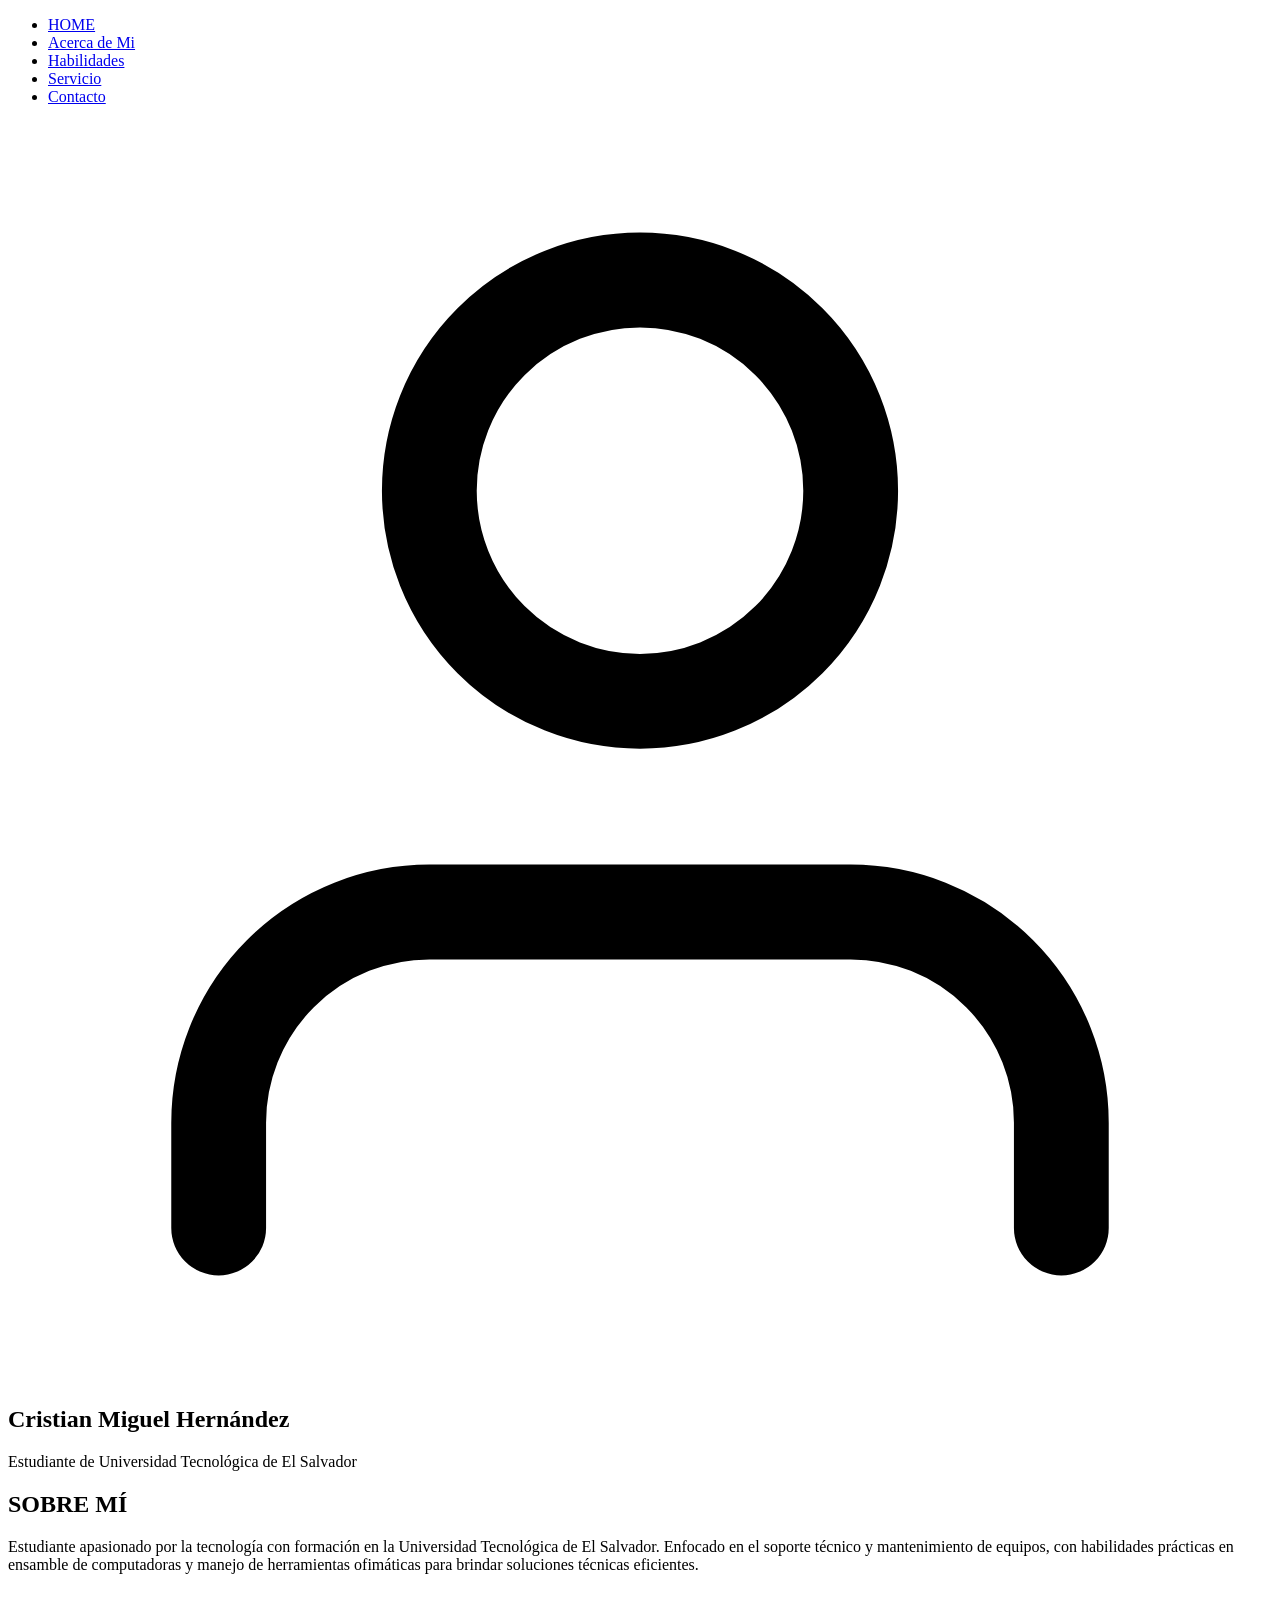
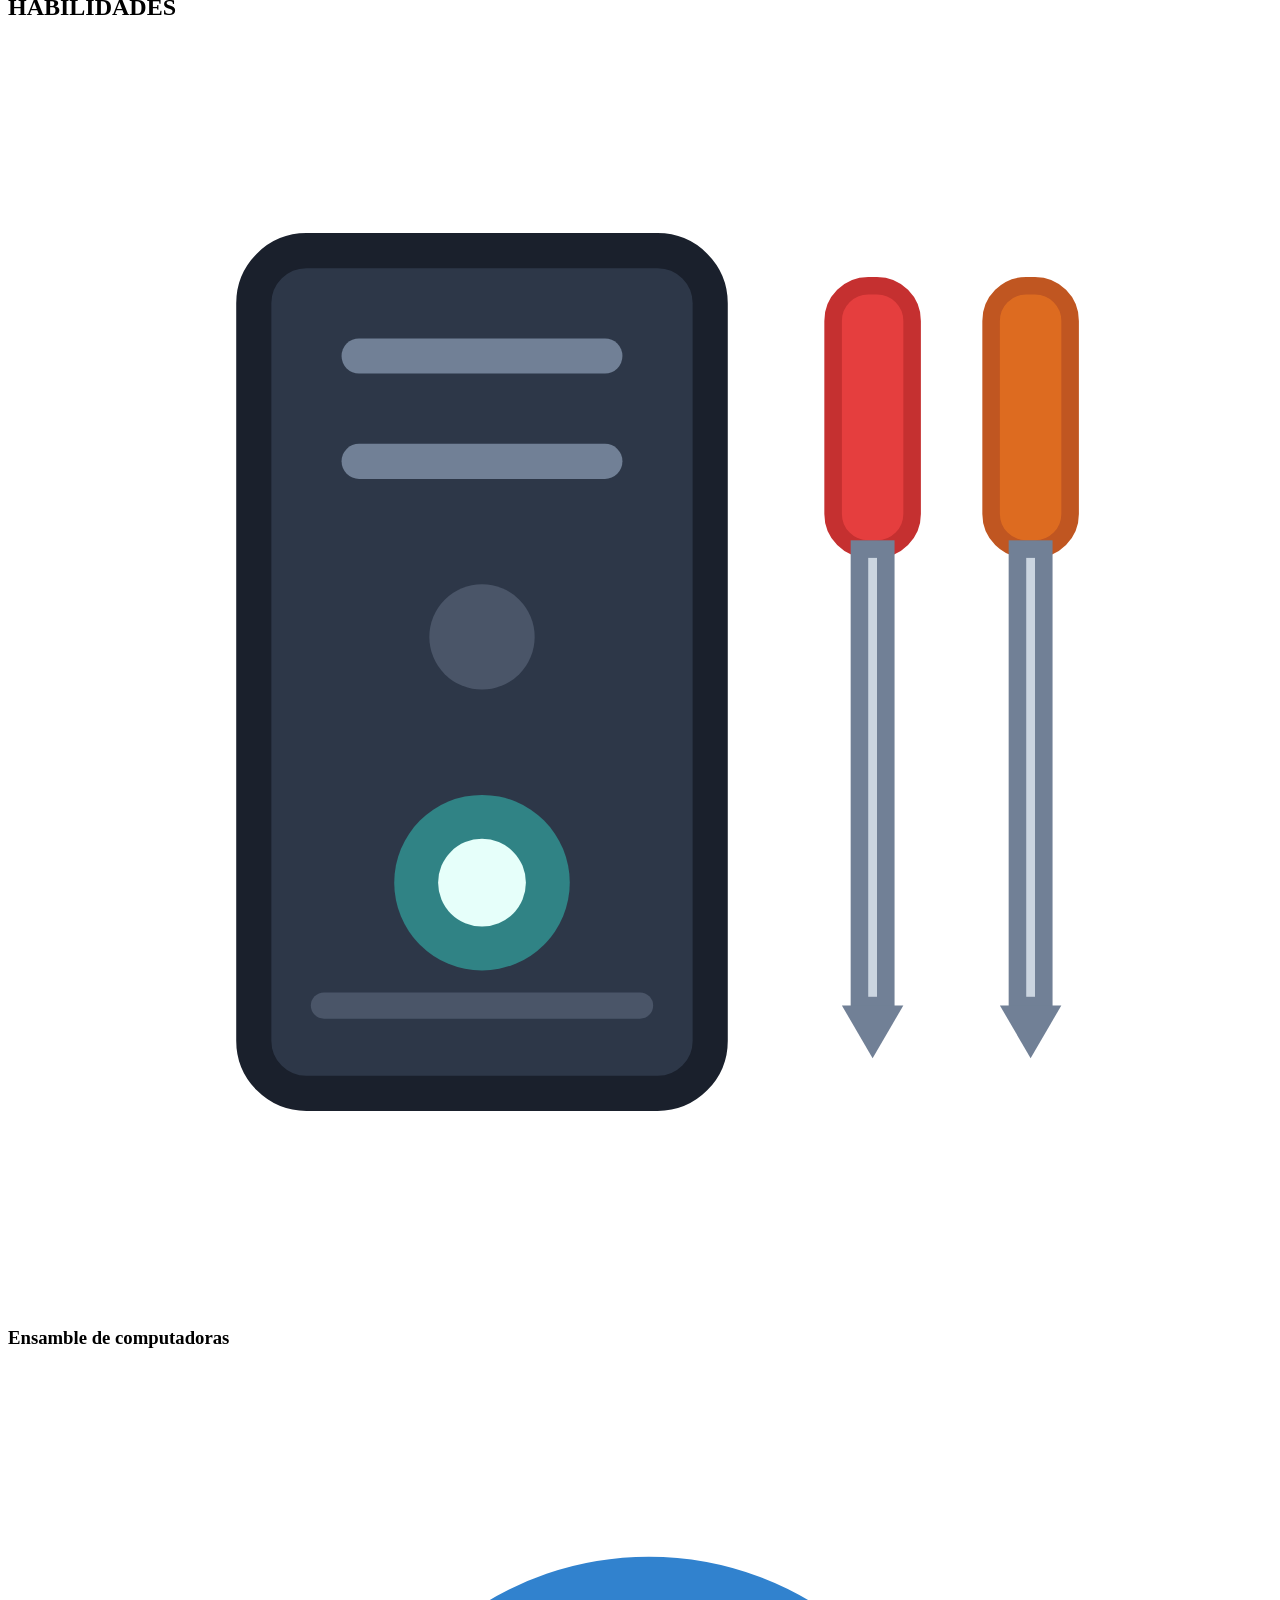
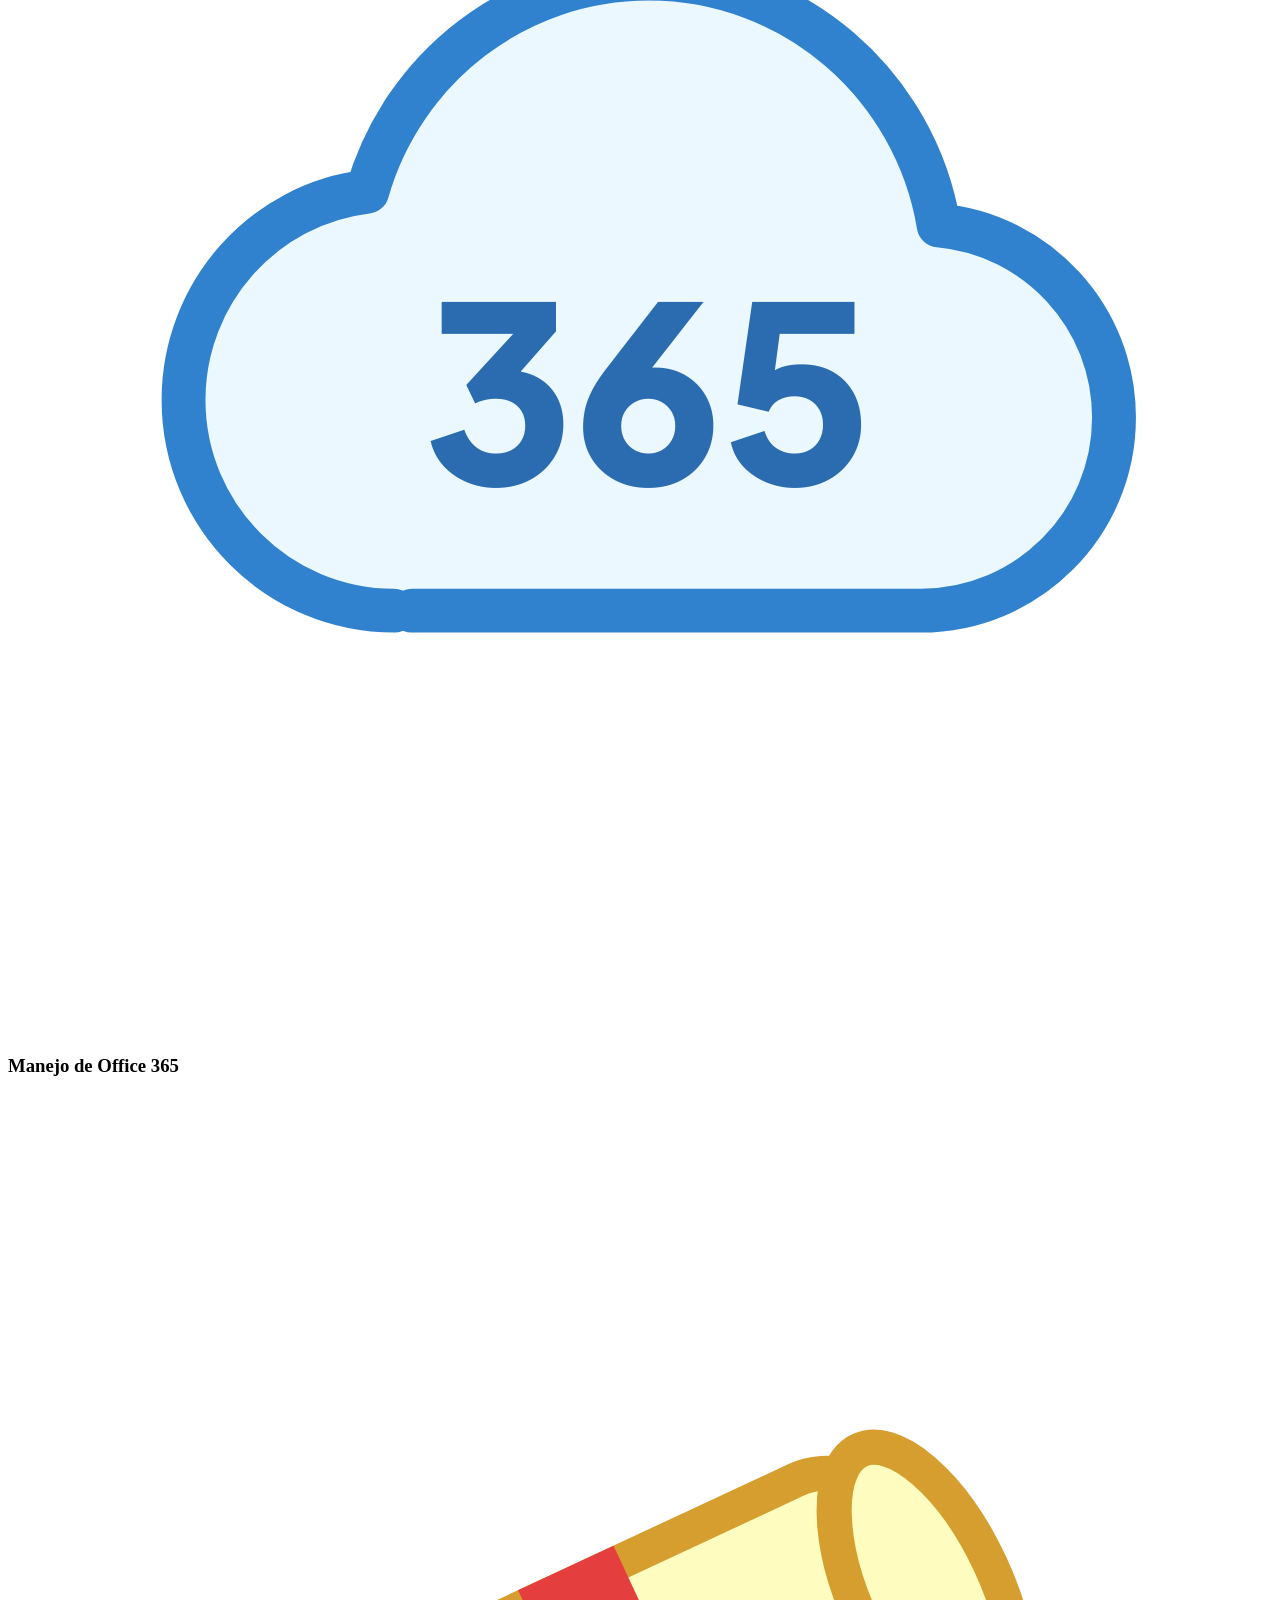
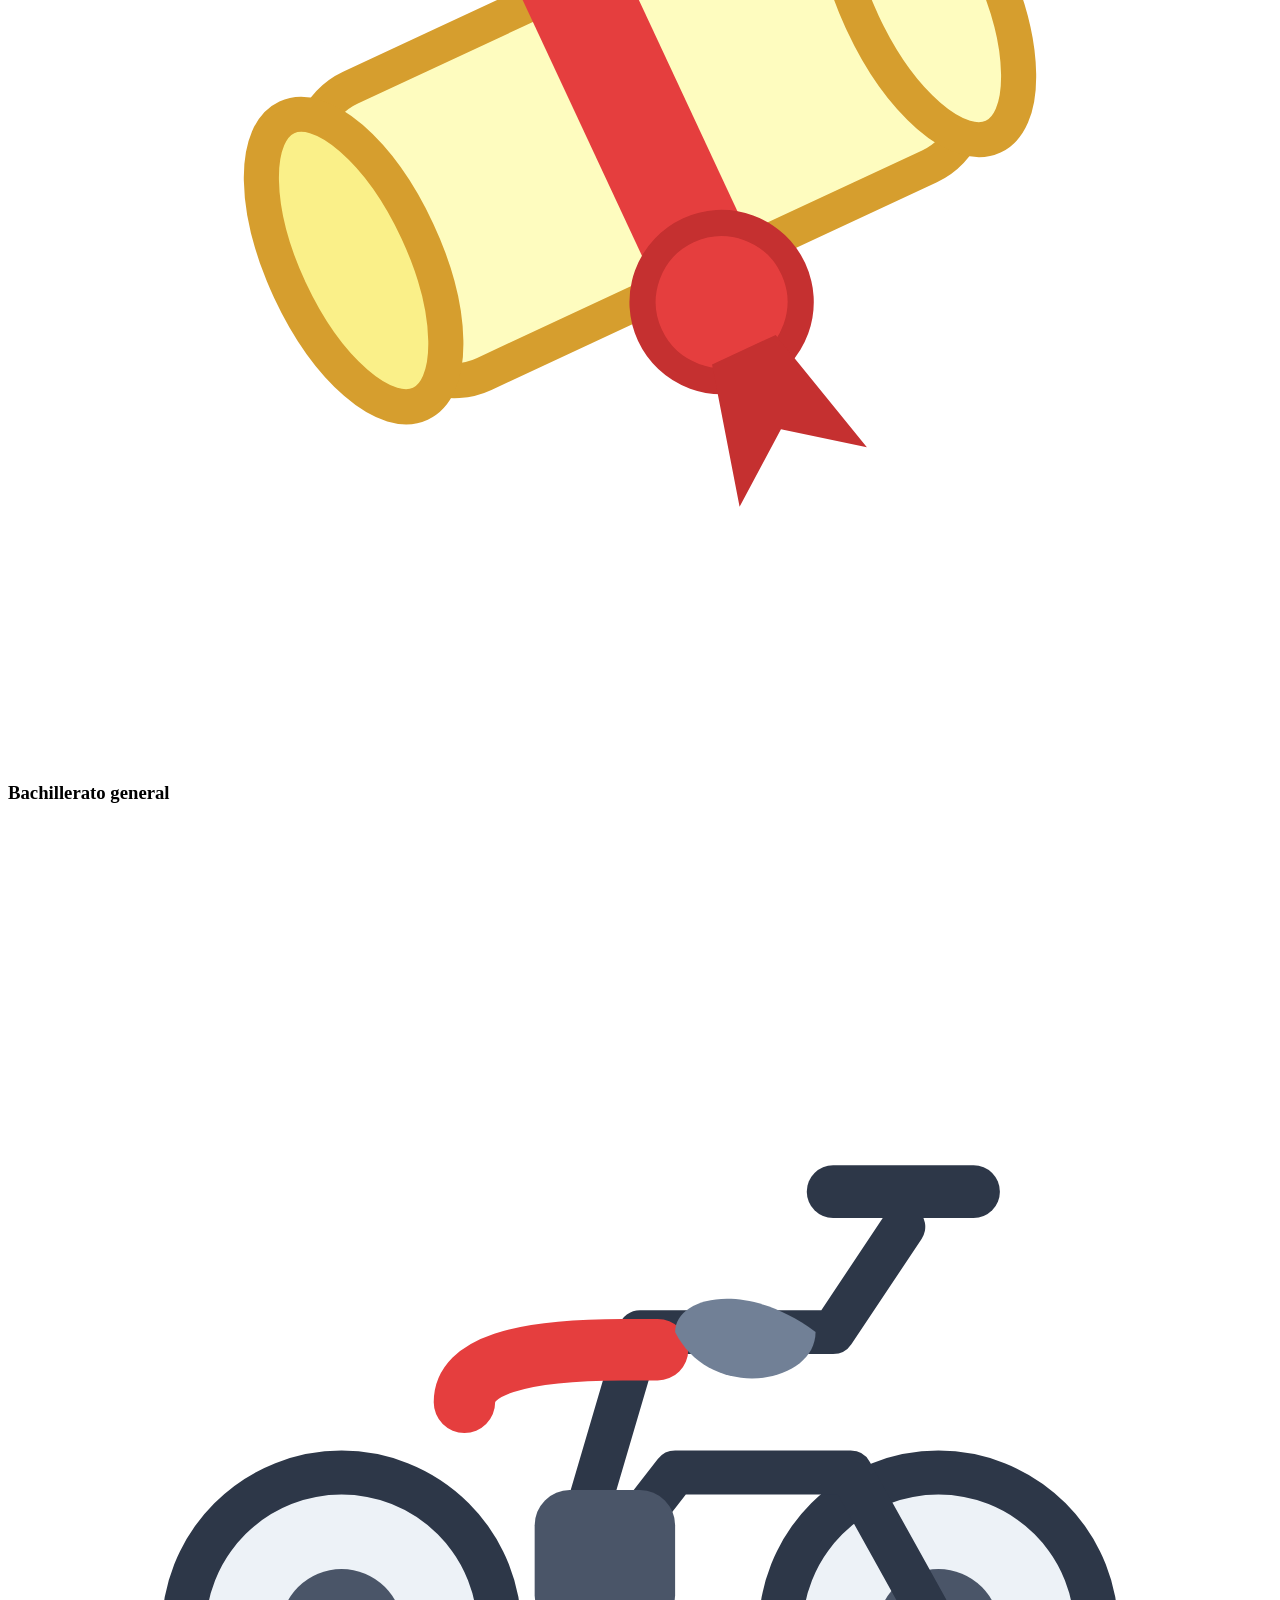
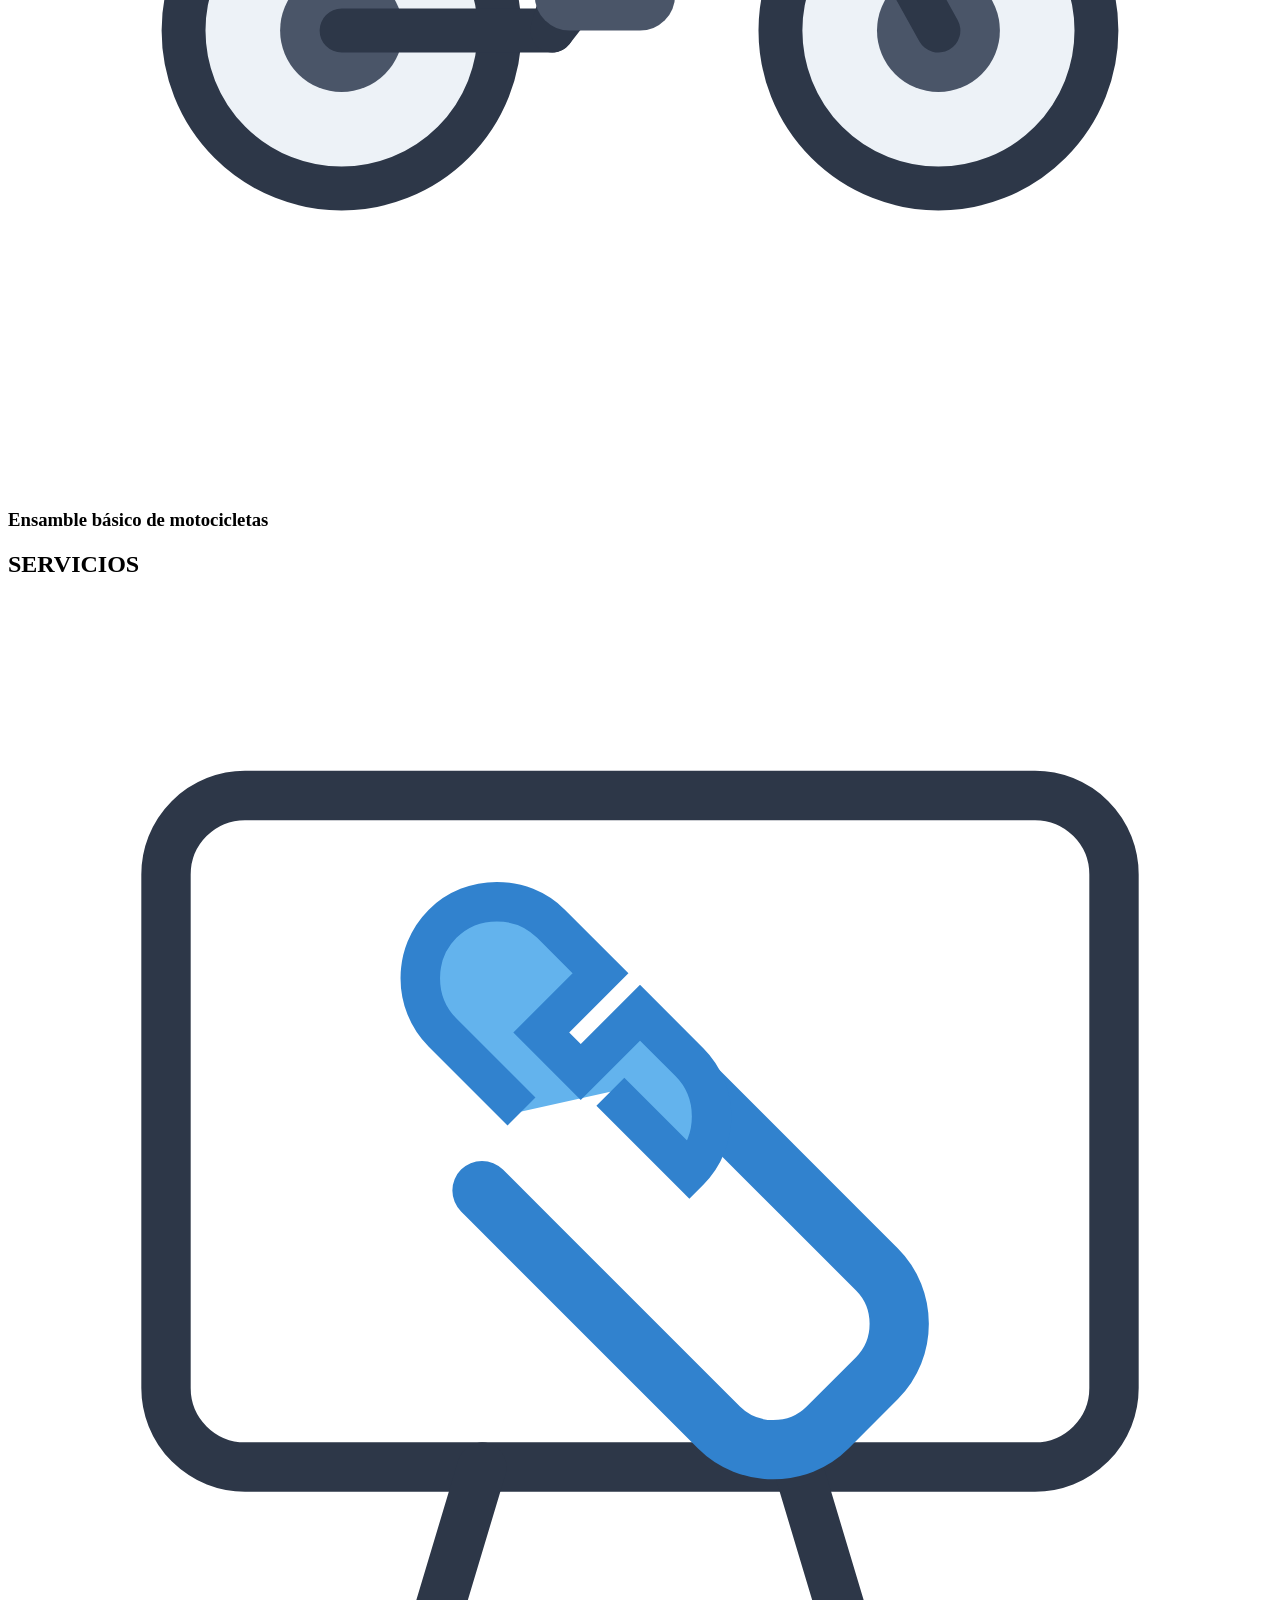
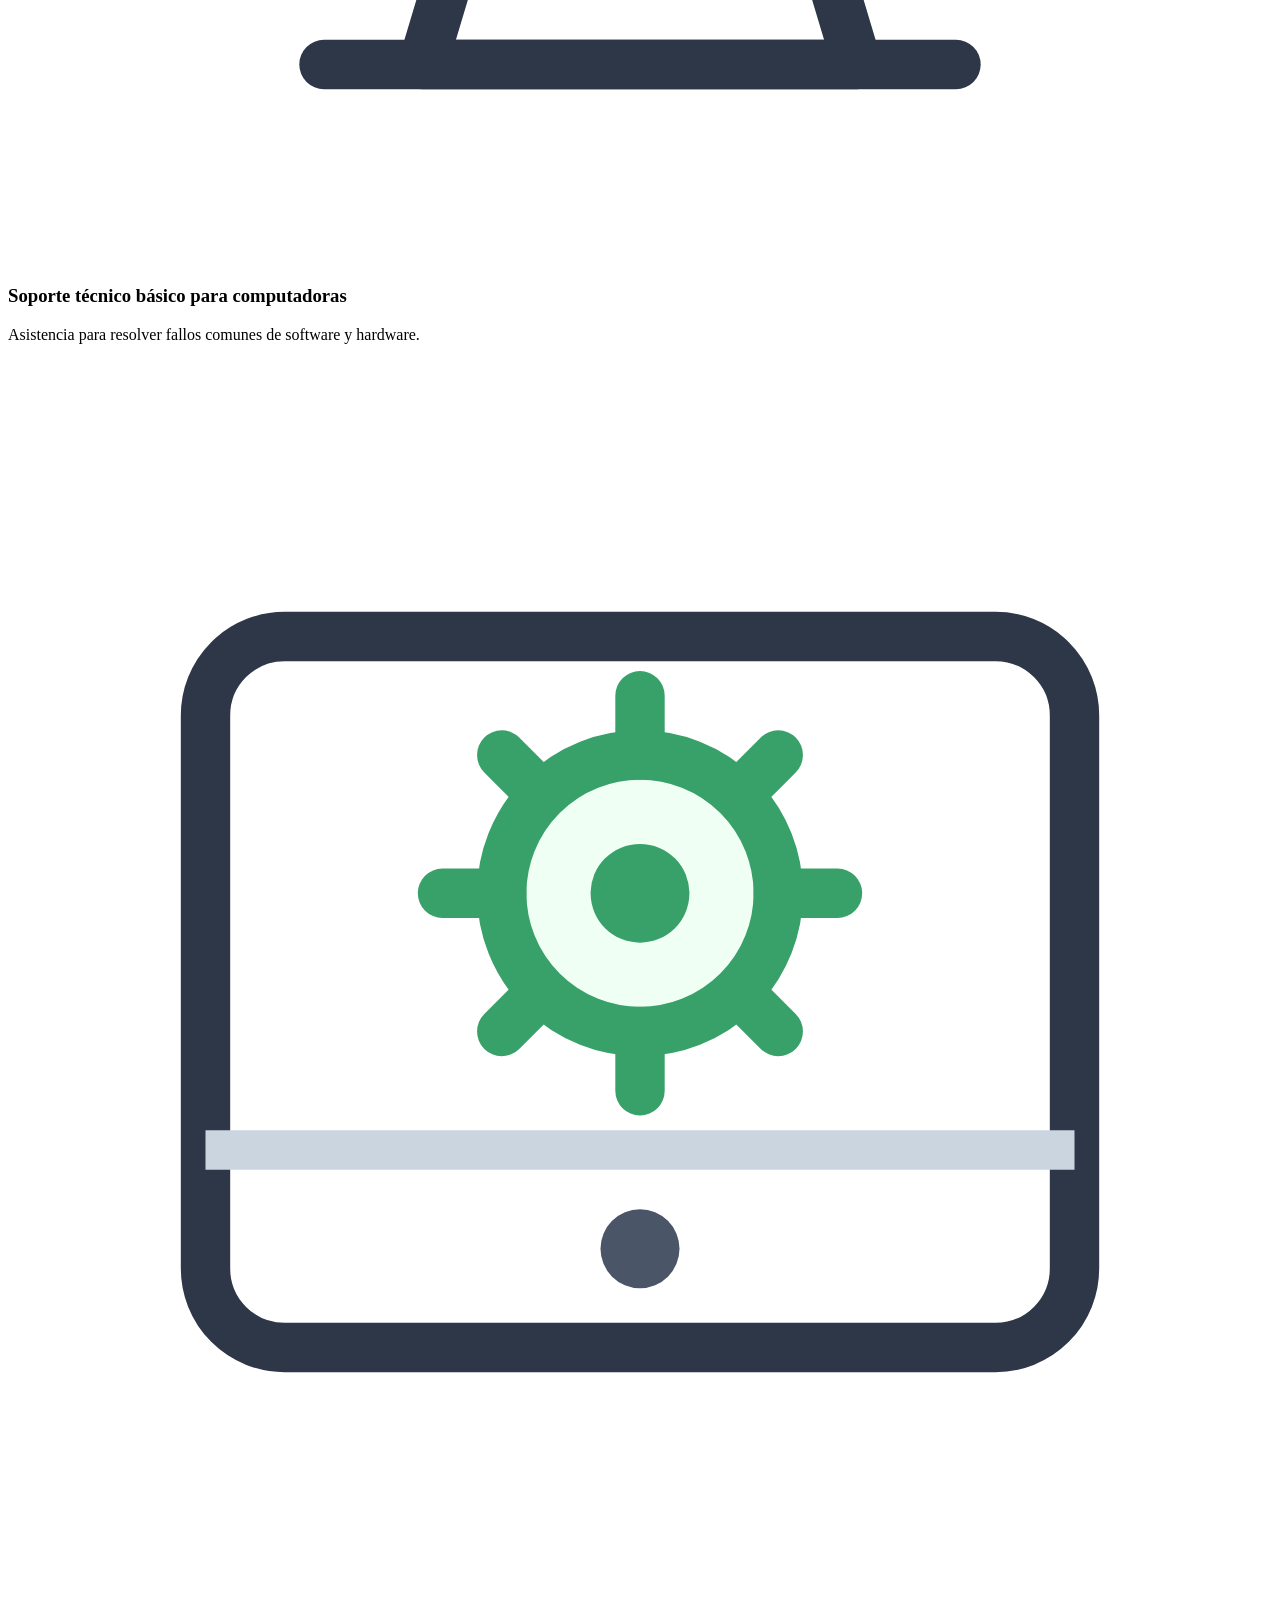
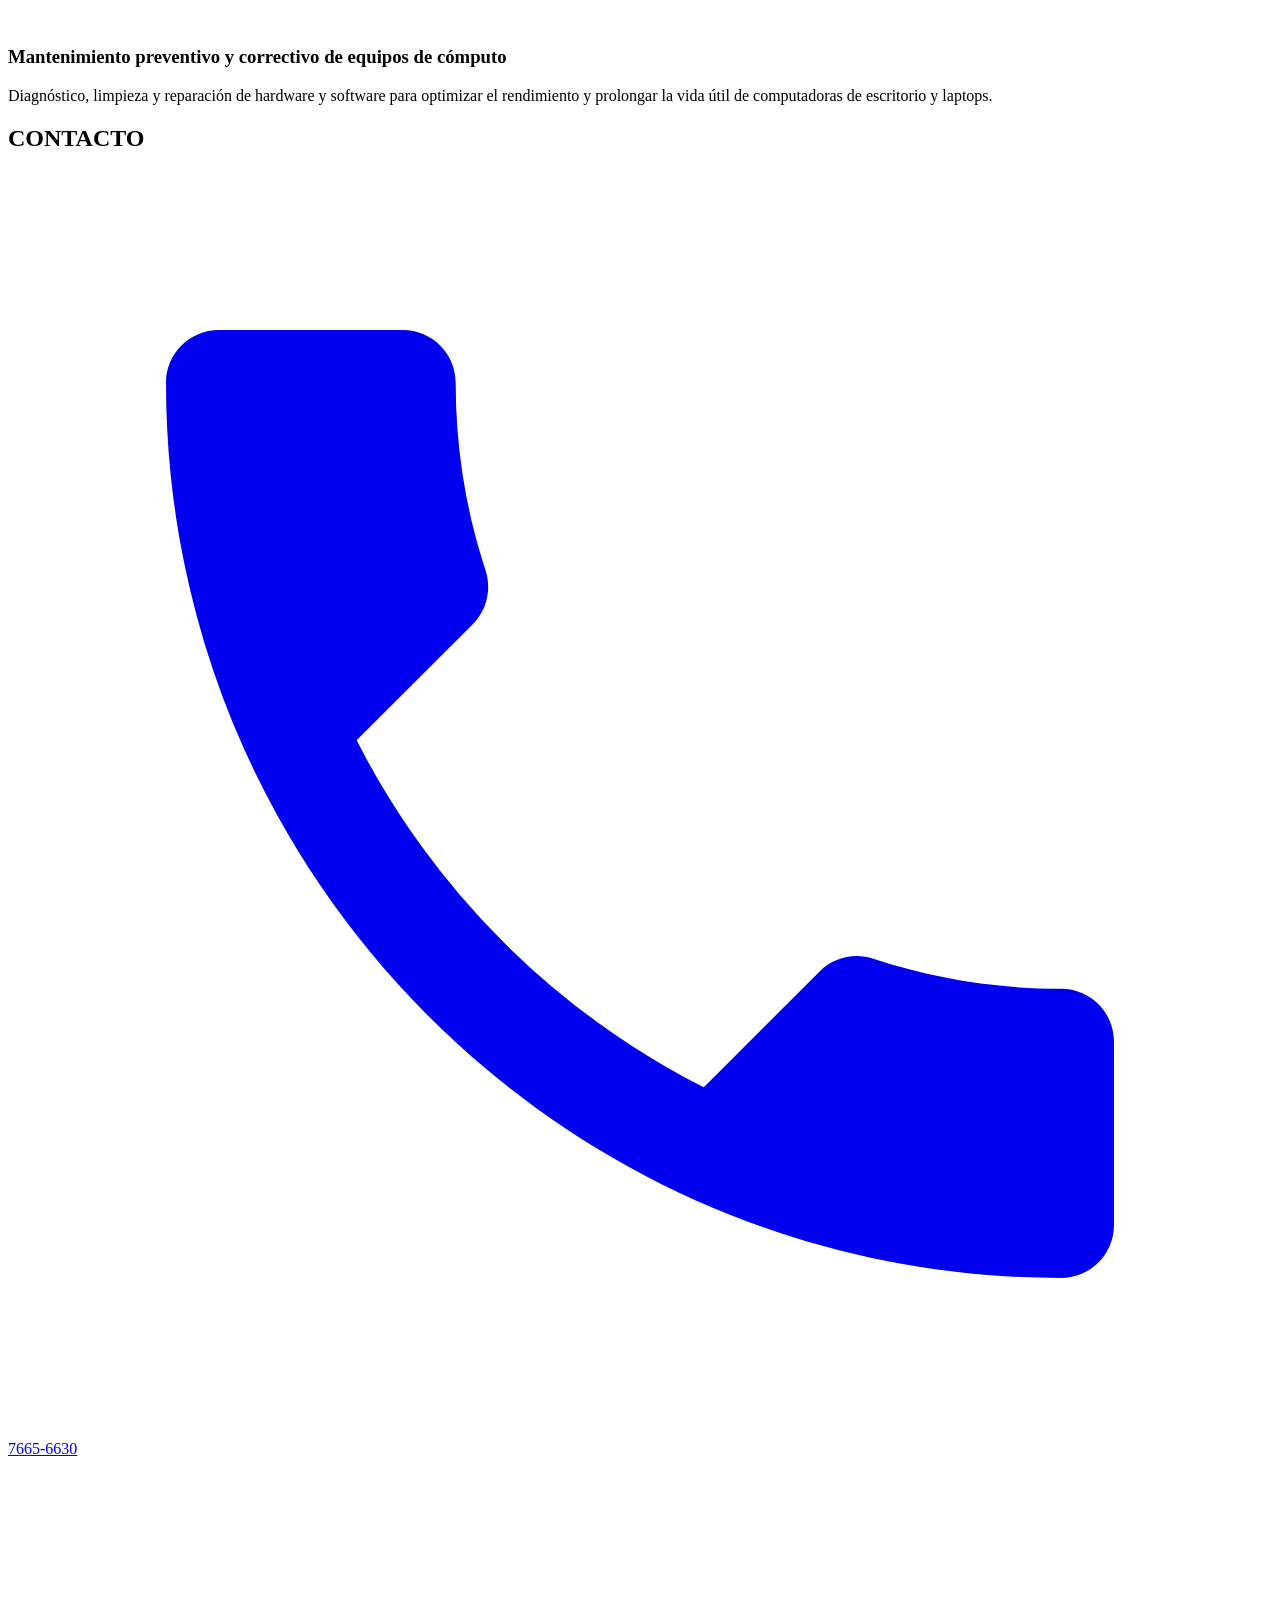
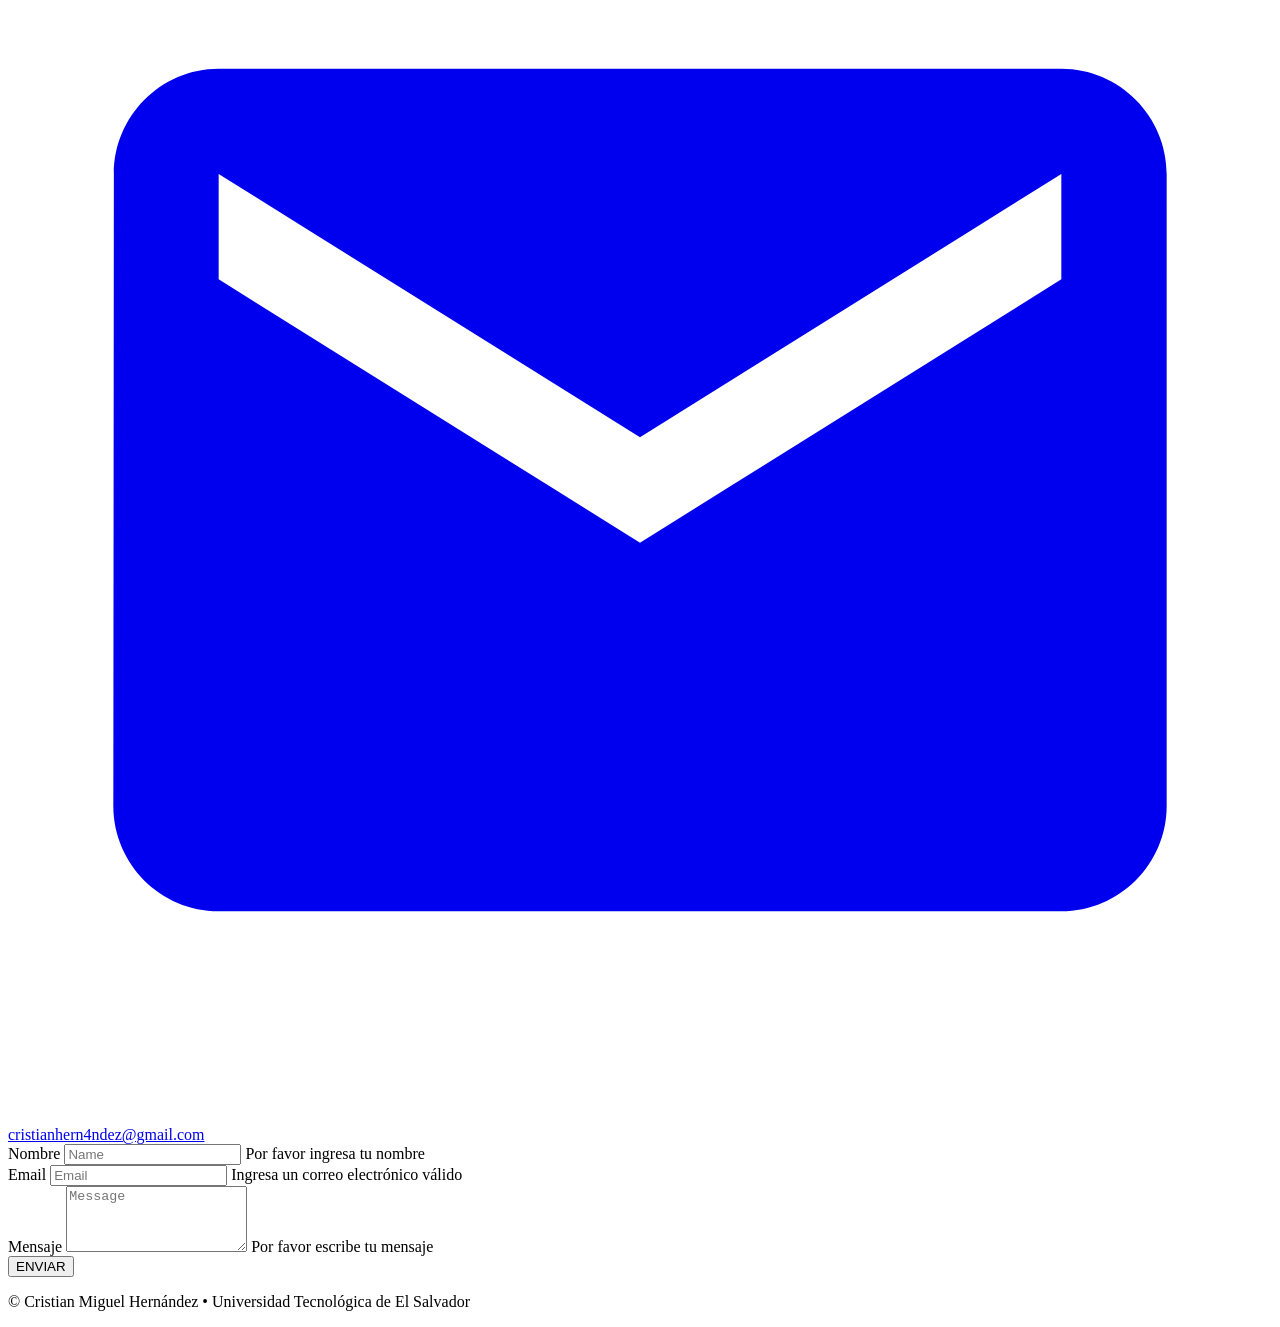
==== index.html @ 6ddf71ca "Rename portafolio-cristian-hernandez/index.html to index.html" ====
<!DOCTYPE html>
<html lang="es">
<head>
  <meta charset="UTF-8">
  <meta name="viewport" content="width=device-width, initial-scale=1.0">
  <title>Cristian Hernández CV | Portafolio Personal</title>
  <link rel="preconnect" href="https://fonts.googleapis.com">
  <link rel="preconnect" href="https://fonts.gstatic.com" crossorigin>
  <link href="https://fonts.googleapis.com/css2?family=Plus+Jakarta+Sans:wght@400;500;600;700;800&display=swap" rel="stylesheet">
  <link rel="stylesheet" href="styles.css">
</head>
<body>

  <!-- Barra de navegación superior (únicamente enlaces de texto simples, sin imágenes) -->
  <header class="top-nav">
    <div class="nav-container">
      <nav aria-label="Navegación principal">
        <ul class="nav-links">
          <li><a href="#home" class="nav-link active">HOME</a></li>
          <li><a href="#about" class="nav-link">Acerca de Mi</a></li>
          <li><a href="#skills" class="nav-link">Habilidades</a></li>
          <li><a href="#services" class="nav-link">Servicio</a></li>
          <li><a href="#contact" class="nav-link">Contacto</a></li>
        </ul>
      </nav>
    </div>
  </header>

  <!-- Contenedor Principal (Estilo documento sobrio y minimalista) -->
  <main class="page-container">

    <!-- Encabezado / Hero -->
    <section id="home" class="profile-header">
      <div class="avatar-wrapper">
        <img src="assets/img/mi_foto2.jpeg" alt="Foto de perfil de Cristian Miguel Hernández" class="avatar-img" onerror="this.style.display='none'; document.getElementById('avatar-fallback').style.display='flex';">
        <div id="avatar-fallback" class="avatar-fallback" style="display: none;">
          <svg viewBox="0 0 24 24" fill="none" stroke="currentColor" stroke-width="1.8" stroke-linecap="round" stroke-linejoin="round">
            <path d="M20 21v-2a4 4 0 0 0-4-4H8a4 4 0 0 0-4 4v2"></path>
            <circle cx="12" cy="7" r="4"></circle>
          </svg>
        </div>
      </div>
      <div class="profile-info">
        <h1 class="profile-name">Cristian Miguel Hernández</h1>
        <p class="profile-subtitle">Estudiante de Universidad Tecnológica de El Salvador</p>
      </div>
    </section>

    <!-- Sección 1: Sobre mí -->
    <section id="about" class="content-section">
      <h2 class="section-title">SOBRE MÍ</h2>
      <div class="section-content">
        <p class="about-text">
          Estudiante apasionado por la tecnología con formación en la Universidad Tecnológica de El Salvador. 
          Enfocado en el soporte técnico y mantenimiento de equipos, con habilidades prácticas en ensamble 
          de computadoras y manejo de herramientas ofimáticas para brindar soluciones técnicas eficientes.
        </p>
      </div>
    </section>

    <!-- Sección 2: Habilidades -->
    <section id="skills" class="content-section">
      <h2 class="section-title">HABILIDADES</h2>
      <div class="skills-grid">
        
        <!-- Habilidad 1: Ensamble de computadoras -->
        <article class="skill-card">
          <div class="skill-icon-box">
            <!-- Icono: Torre PC + Destornilladores -->
            <svg class="skill-svg" viewBox="0 0 72 72" fill="none" xmlns="http://www.w3.org/2000/svg" aria-hidden="true">
              <!-- Torre PC -->
              <rect x="14" y="12" width="26" height="48" rx="3" fill="#2d3748" stroke="#1a202c" stroke-width="2"/>
              <line x1="20" y1="18" x2="34" y2="18" stroke="#718096" stroke-width="2" stroke-linecap="round"/>
              <line x1="20" y1="24" x2="34" y2="24" stroke="#718096" stroke-width="2" stroke-linecap="round"/>
              <circle cx="27" cy="34" r="3" fill="#4a5568"/>
              <circle cx="27" cy="48" r="5" fill="#319795" opacity="0.8"/>
              <circle cx="27" cy="48" r="2.5" fill="#e6fffa"/>
              <line x1="18" y1="55" x2="36" y2="55" stroke="#4a5568" stroke-width="1.5" stroke-linecap="round"/>
              
              <!-- Destornillador 1 (Rojo) -->
              <rect x="47" y="14" width="4.5" height="15" rx="2" fill="#e53e3e" stroke="#c53030" stroke-width="1"/>
              <rect x="48.5" y="29" width="1.5" height="26" fill="#cbd5e0" stroke="#718096" stroke-width="1"/>
              <path d="M47.5 55L49.25 58L51 55H47.5Z" fill="#718096"/>
              
              <!-- Destornillador 2 (Rojo/Naranja) -->
              <rect x="56" y="14" width="4.5" height="15" rx="2" fill="#dd6b20" stroke="#c05621" stroke-width="1"/>
              <rect x="57.5" y="29" width="1.5" height="26" fill="#cbd5e0" stroke="#718096" stroke-width="1"/>
              <path d="M56.5 55L58.25 58L60 55H56.5Z" fill="#718096"/>
            </svg>
          </div>
          <h3 class="skill-name">Ensamble de computadoras</h3>
        </article>

        <!-- Habilidad 2: Manejo de Office 365 -->
        <article class="skill-card">
          <div class="skill-icon-box">
            <!-- Icono: Nube con 365 -->
            <svg class="skill-svg" viewBox="0 0 72 72" fill="none" xmlns="http://www.w3.org/2000/svg" aria-hidden="true">
              <!-- Nube Office azul -->
              <path d="M23 48H52C58.0751 48 63 43.0751 63 37C63 31.2589 58.5996 26.5456 53.0135 26.0494C51.6881 18.0691 44.8016 12 36.5 12C28.919 12 22.4849 17.0655 20.4619 24.1287C14.5977 24.8105 10 29.8669 10 36C10 42.6274 15.3726 48 22 48" 
                    fill="#ebf8ff" stroke="#3182ce" stroke-width="2.5" stroke-linecap="round" stroke-linejoin="round"/>
              <!-- Texto 365 -->
              <text x="36.5" y="37" font-family="'Plus Jakarta Sans', sans-serif" font-size="14" font-weight="800" fill="#2b6cb0" text-anchor="middle" dominant-baseline="middle">365</text>
            </svg>
          </div>
          <h3 class="skill-name">Manejo de Office 365</h3>
        </article>

        <!-- Habilidad 3: Bachillerato general -->
        <article class="skill-card">
          <div class="skill-icon-box">
            <!-- Icono: Diploma enrollado con cinta -->
            <svg class="skill-svg" viewBox="0 0 72 72" fill="none" xmlns="http://www.w3.org/2000/svg" aria-hidden="true">
              <!-- Pergamino inclinado -->
              <g transform="rotate(-25 36 36)">
                <!-- Rollo de diploma -->
                <rect x="18" y="27" width="36" height="18" rx="4" fill="#fefcbf" stroke="#d69e2e" stroke-width="2"/>
                <ellipse cx="18" cy="36" rx="4" ry="9" fill="#faf089" stroke="#d69e2e" stroke-width="2"/>
                <ellipse cx="54" cy="36" rx="4" ry="9" fill="#fefcbf" stroke="#d69e2e" stroke-width="2"/>
                <!-- Cinta roja -->
                <rect x="33" y="26" width="6" height="20" fill="#e53e3e"/>
                <!-- Medallón / Lazo -->
                <circle cx="36" cy="47" r="4.5" fill="#e53e3e" stroke="#c53030" stroke-width="1.5"/>
                <path d="M34 50L32 58L36 55L40 58L38 50Z" fill="#c53030"/>
              </g>
            </svg>
          </div>
          <h3 class="skill-name">Bachillerato general</h3>
        </article>

        <!-- Habilidad 4: Ensamble básico de motocicletas -->
        <article class="skill-card">
          <div class="skill-icon-box">
            <!-- Icono: Motocicleta -->
            <svg class="skill-svg" viewBox="0 0 72 72" fill="none" xmlns="http://www.w3.org/2000/svg" aria-hidden="true">
              <!-- Rueda delantera -->
              <circle cx="53" cy="46" r="9" stroke="#2d3748" stroke-width="2.5" fill="#edf2f7"/>
              <circle cx="53" cy="46" r="3.5" fill="#4a5568"/>
              <!-- Rueda trasera -->
              <circle cx="19" cy="46" r="9" stroke="#2d3748" stroke-width="2.5" fill="#edf2f7"/>
              <circle cx="19" cy="46" r="3.5" fill="#4a5568"/>
              <!-- Cuadro / Chasis -->
              <path d="M19 46L31 46L38 37L48 37L53 46" stroke="#2d3748" stroke-width="2.5" stroke-linecap="round" stroke-linejoin="round"/>
              <path d="M31 46L36 29L47 29L51 23" stroke="#2d3748" stroke-width="2.5" stroke-linecap="round" stroke-linejoin="round"/>
              <!-- Manillar -->
              <line x1="47" y1="21" x2="55" y2="21" stroke="#2d3748" stroke-width="3" stroke-linecap="round"/>
              <!-- Asiento -->
              <path d="M26 33C26 31 29 30 35 30H37" stroke="#e53e3e" stroke-width="3.5" stroke-linecap="round"/>
              <!-- Tanque de combustible -->
              <path d="M38 29C38 27 42 26 46 29C46 32 40 33 38 29Z" fill="#718096"/>
              <!-- Motor -->
              <rect x="30" y="38" width="8" height="8" rx="2" fill="#4a5568"/>
            </svg>
          </div>
          <h3 class="skill-name">Ensamble básico de motocicletas</h3>
        </article>

      </div>
    </section>

    <!-- Sección 3: Servicios -->
    <section id="services" class="content-section">
      <h2 class="section-title">SERVICIOS</h2>
      <div class="services-list">
        
        <!-- Servicio 1 -->
        <article class="service-card">
          <div class="service-icon-box">
            <svg class="service-svg" viewBox="0 0 64 64" fill="none" xmlns="http://www.w3.org/2000/svg" aria-hidden="true">
              <!-- Monitor -->
              <rect x="8" y="10" width="48" height="34" rx="4" fill="#ffffff" stroke="#2d3748" stroke-width="2.5"/>
              <!-- Base del monitor -->
              <path d="M24 44L21 54H43L40 44" stroke="#2d3748" stroke-width="2.5" stroke-linecap="round" stroke-linejoin="round"/>
              <line x1="16" y1="54" x2="48" y2="54" stroke="#2d3748" stroke-width="2.5" stroke-linecap="round"/>
              <!-- Llave inglesa técnica superpuesta -->
              <g transform="translate(14, 12)">
                <path d="M18 10L30 22C31.5 23.5 31.5 26 30 27.5L27.5 30C26 31.5 23.5 31.5 22 30L10 18" stroke="#3182ce" stroke-width="3" stroke-linecap="round"/>
                <path d="M12 14L8 10C6.5 8.5 6.5 6 8 4.5C9.5 3 12 3 13.5 4.5L16 7L13 10L15 12L18 9L20.5 11.5C22 13 22 15.5 20.5 17L16.5 13" fill="#63b3ed" stroke="#3182ce" stroke-width="2"/>
              </g>
            </svg>
          </div>
          <div class="service-details">
            <h3 class="service-title">Soporte técnico básico para computadoras</h3>
            <p class="service-description">
              Asistencia para resolver fallos comunes de software y hardware.
            </p>
          </div>
        </article>

        <!-- Servicio 2 -->
        <article class="service-card">
          <div class="service-icon-box">
            <svg class="service-svg" viewBox="0 0 64 64" fill="none" xmlns="http://www.w3.org/2000/svg" aria-hidden="true">
              <!-- Caja / CPU y engranajes de mantenimiento preventivo y correctivo -->
              <rect x="10" y="14" width="44" height="36" rx="4" fill="#ffffff" stroke="#2d3748" stroke-width="2.5"/>
              <line x1="10" y1="40" x2="54" y2="40" stroke="#cbd5e0" stroke-width="2"/>
              <circle cx="32" cy="45" r="2" fill="#4a5568"/>
              <!-- Engranaje / Mantenimiento -->
              <circle cx="32" cy="27" r="7" stroke="#38a169" stroke-width="2.5" fill="#f0fff4"/>
              <path d="M32 17V20M32 34V37M22 27H25M39 27H42M25 20L27 22M37 32L39 34M25 34L27 32M37 22L39 20" stroke="#38a169" stroke-width="2.5" stroke-linecap="round"/>
              <circle cx="32" cy="27" r="2.5" fill="#38a169"/>
            </svg>
          </div>
          <div class="service-details">
            <h3 class="service-title">Mantenimiento preventivo y correctivo de equipos de cómputo</h3>
            <p class="service-description">
              Diagnóstico, limpieza y reparación de hardware y software para optimizar el rendimiento y prolongar la vida útil de computadoras de escritorio y laptops.
            </p>
          </div>
        </article>

      </div>
    </section>

    <!-- Sección 4: Contacto -->
    <section id="contact" class="content-section">
      <h2 class="section-title">CONTACTO</h2>
      <div class="contact-layout">
        
        <!-- Columna Izquierda: Datos de contacto directo -->
        <div class="contact-direct">
          <a href="tel:76656630" class="contact-item" title="Llamar a Cristian Hernández">
            <div class="contact-icon">
              <!-- Icono Teléfono -->
              <svg viewBox="0 0 24 24" fill="currentColor" aria-hidden="true">
                <path d="M6.62 10.79a15.053 15.053 0 006.59 6.59l2.2-2.2c.27-.27.67-.36 1.02-.24 1.12.37 2.33.57 3.57.57.55 0 1 .45 1 1V20c0 .55-.45 1-1 1-9.39 0-17-7.61-17-17 0-.55.45-1 1-1h3.5c.55 0 1 .45 1 1 0 1.25.2 2.45.57 3.57.11.35.03.74-.25 1.02l-2.2 2.2z"/>
              </svg>
            </div>
            <span class="contact-text">7665-6630</span>
          </a>

          <a href="mailto:cristianhernandez@gmail.com" class="contact-item" title="Enviar correo a Cristian Hernández">
            <div class="contact-icon">
              <!-- Icono Correo -->
              <svg viewBox="0 0 24 24" fill="currentColor" aria-hidden="true">
                <path d="M20 4H4c-1.1 0-1.99.9-1.99 2L2 18c0 1.1.9 2 2 2h16c1.1 0 2-.9 2-2V6c0-1.1-.9-2-2-2zm0 4l-8 5-8-5V6l8 5 8-5v2z"/>
              </svg>
            </div>
            <span class="contact-text">cristianhern4ndez@gmail.com</span>
          </a>
        </div>

        <!-- Columna Derecha: Formulario de contacto -->
        <div class="contact-form-container">
          <form id="contact-form" class="contact-form" novalidate>
            <div class="form-row-two-col">
              <div class="form-group">
                <label for="name" class="form-label">Nombre</label>
                <input type="text" id="name" name="name" class="form-input" placeholder="Name" required autocomplete="name">
                <span class="error-msg" id="name-error">Por favor ingresa tu nombre</span>
              </div>
              <div class="form-group">
                <label for="email" class="form-label">Email</label>
                <input type="email" id="email" name="email" class="form-input" placeholder="Email" required autocomplete="email">
                <span class="error-msg" id="email-error">Ingresa un correo electrónico válido</span>
              </div>
            </div>

            <div class="form-group full-width">
              <label for="message" class="form-label">Mensaje</label>
              <textarea id="message" name="message" class="form-textarea" rows="4" placeholder="Message" required></textarea>
              <span class="error-msg" id="message-error">Por favor escribe tu mensaje</span>
            </div>

            <div class="form-actions">
              <button type="submit" class="submit-btn" id="submit-btn">
                <span>ENVIAR</span>
              </button>
            </div>
          </form>

          <!-- Mensaje de éxito de envío -->
          <div id="form-success" class="form-success" style="display: none;" role="alert">
            <svg class="success-icon" viewBox="0 0 24 24" fill="none" stroke="currentColor" stroke-width="2">
              <path d="M22 11.08V12a10 10 0 1 1-5.93-9.14"></path>
              <polyline points="22 4 12 14.01 9 11.01"></polyline>
            </svg>
            <p><strong>¡Mensaje enviado con éxito!</strong> Gracias por comunicarte, te responderé a la brevedad.</p>
          </div>
        </div>

      </div>
    </section>

  </main>

  <!-- Footer discreto -->
  <footer class="page-footer">
    <p>&copy; <span id="current-year"></span> Cristian Miguel Hernández &bull; Universidad Tecnológica de El Salvador</p>
  </footer>

  <script src="script.js"></script>
</body>
</html>
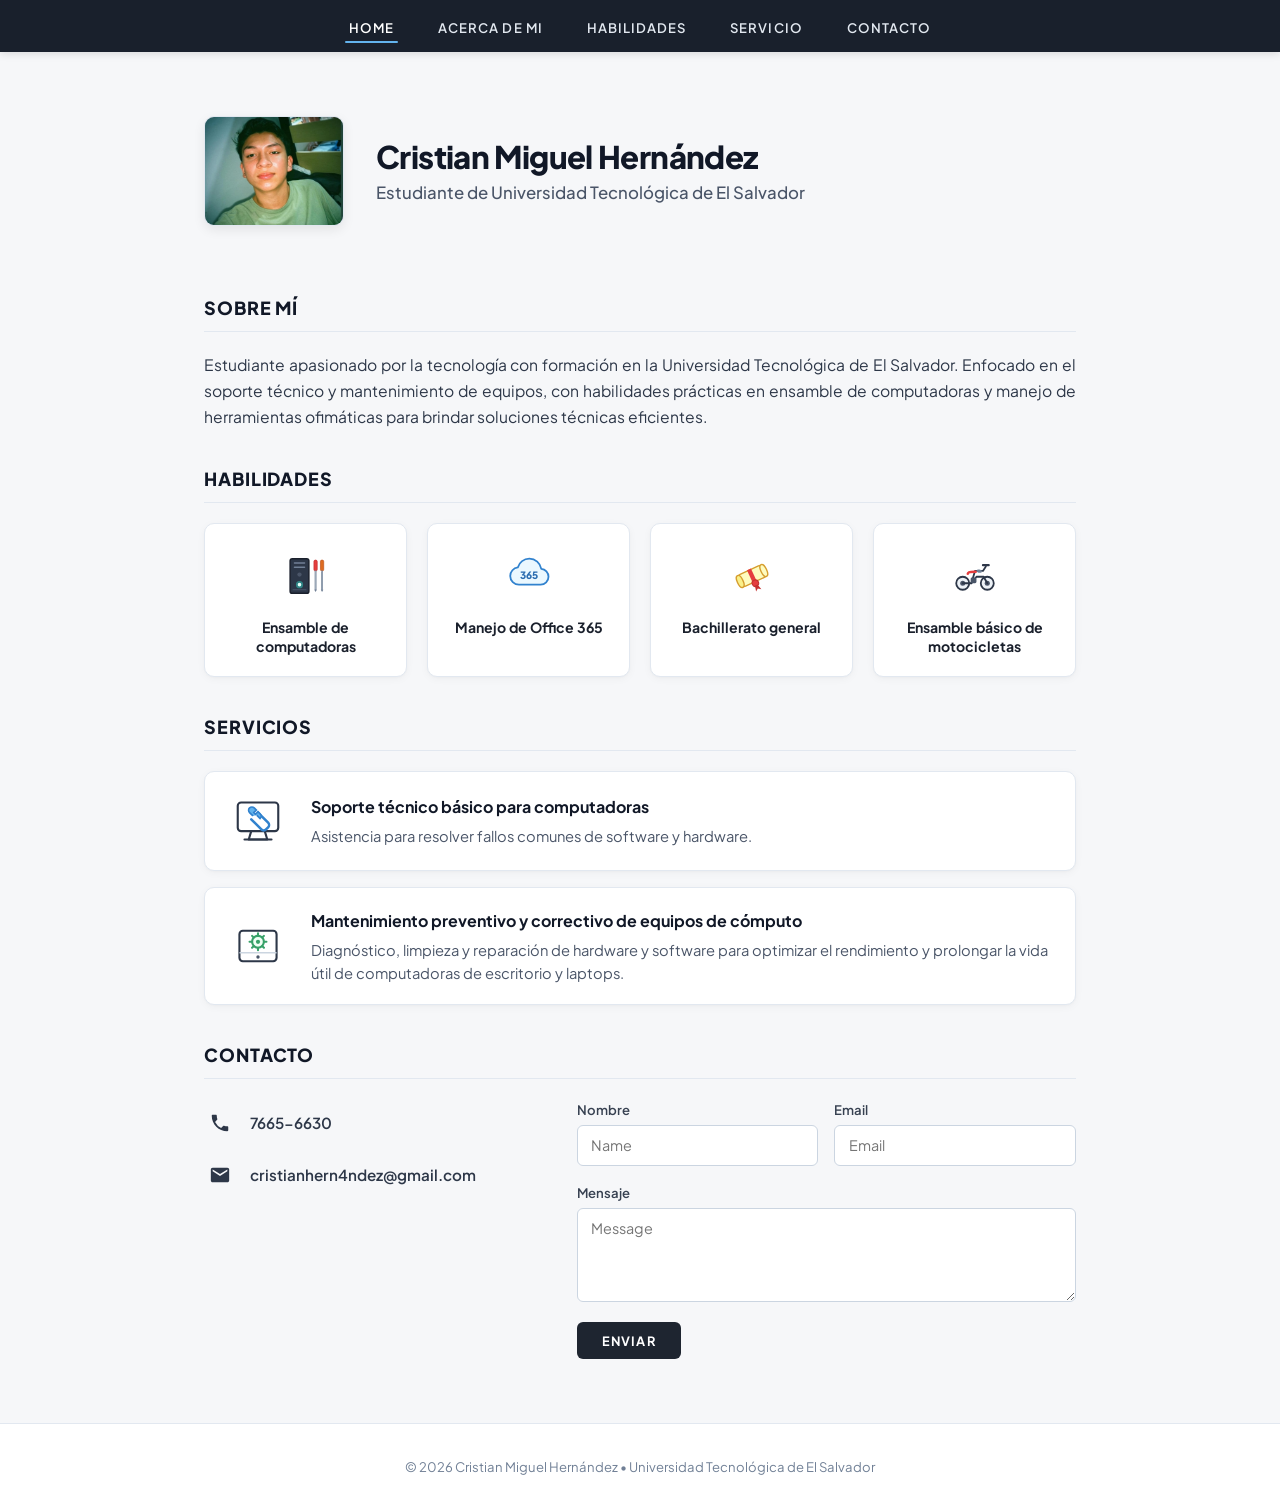
==== commit bfadc36e: "Update index.html" ====
--- a/index.html
+++ b/index.html
@@ -32,7 +32,7 @@
     <!-- Encabezado / Hero -->
     <section id="home" class="profile-header">
       <div class="avatar-wrapper">
-        <img src="assets/img/mi_foto2.jpeg" alt="Foto de perfil de Cristian Miguel Hernández" class="avatar-img" onerror="this.style.display='none'; document.getElementById('avatar-fallback').style.display='flex';">
+        <img src="mi_foto2.jpeg" alt="Foto de perfil de Cristian Miguel Hernández" class="avatar-img" onerror="this.style.display='none'; document.getElementById('avatar-fallback').style.display='flex';">
         <div id="avatar-fallback" class="avatar-fallback" style="display: none;">
           <svg viewBox="0 0 24 24" fill="none" stroke="currentColor" stroke-width="1.8" stroke-linecap="round" stroke-linejoin="round">
             <path d="M20 21v-2a4 4 0 0 0-4-4H8a4 4 0 0 0-4 4v2"></path>
--- a/styles.css
+++ b/styles.css
@@ -0,0 +1,596 @@
+/* ==========================================================================
+   Cristian Miguel Hernández - Portafolio / CV Minimalista
+   Paleta: Fondo claro sobrio (blanco crudo / beige suave), texto oscuro formal
+   ========================================================================== */
+
+:root {
+  --bg-page: #f6f7f9;
+  --bg-card: #ffffff;
+  --bg-nav: #19202c;
+  --bg-nav-hover: #2d3748;
+  --text-main: #1a202c;
+  --text-muted: #4a5568;
+  --text-light: #718096;
+  --border-subtle: #e2e8f0;
+  --border-focus: #3182ce;
+  --accent-btn: #1e2530;
+  --accent-btn-hover: #2d3748;
+  --color-primary: #2b6cb0;
+  --color-success: #2f855a;
+  --radius-sm: 6px;
+  --radius-md: 10px;
+  --radius-lg: 14px;
+  --shadow-card: 0 2px 8px rgba(0, 0, 0, 0.04), 0 1px 2px rgba(0, 0, 0, 0.02);
+  --shadow-hover: 0 8px 16px rgba(0, 0, 0, 0.06), 0 2px 4px rgba(0, 0, 0, 0.03);
+  --transition: all 0.2s ease-in-out;
+  --container-max-width: 920px;
+}
+
+/* Reset y caja */
+*, *::before, *::after {
+  box-sizing: border-box;
+  margin: 0;
+  padding: 0;
+}
+
+html {
+  scroll-behavior: smooth;
+  scroll-padding-top: 70px;
+  font-size: 16px;
+}
+
+body {
+  font-family: 'Plus Jakarta Sans', system-ui, -apple-system, BlinkMacSystemFont, 'Segoe UI', Roboto, Helvetica, Arial, sans-serif;
+  background-color: var(--bg-page);
+  color: var(--text-main);
+  line-height: 1.6;
+  -webkit-font-smoothing: antialiased;
+  -moz-osx-font-smoothing: grayscale;
+}
+
+/* --------------------------------------------------------------------------
+   Barra de navegación superior (Navbar limpia, únicamente texto simple)
+   -------------------------------------------------------------------------- */
+.top-nav {
+  position: sticky;
+  top: 0;
+  z-index: 1000;
+  background-color: var(--bg-nav);
+  box-shadow: 0 2px 8px rgba(0, 0, 0, 0.12);
+  width: 100%;
+}
+
+.nav-container {
+  max-width: var(--container-max-width);
+  margin: 0 auto;
+  padding: 0 1.5rem;
+  display: flex;
+  justify-content: center;
+  align-items: center;
+  height: 52px;
+}
+
+.nav-links {
+  display: flex;
+  list-style: none;
+  gap: 2.25rem;
+  align-items: center;
+  margin: 0;
+  padding: 0;
+}
+
+.nav-link {
+  color: #e2e8f0;
+  text-decoration: none;
+  font-size: 0.82rem;
+  font-weight: 600;
+  letter-spacing: 0.08em;
+  text-transform: uppercase;
+  padding: 0.35rem 0.25rem;
+  transition: var(--transition);
+  position: relative;
+}
+
+.nav-link:hover {
+  color: #ffffff;
+}
+
+.nav-link.active {
+  color: #ffffff;
+}
+
+.nav-link.active::after {
+  content: '';
+  position: absolute;
+  bottom: -2px;
+  left: 0;
+  right: 0;
+  height: 2px;
+  background-color: #63b3ed;
+  border-radius: 1px;
+}
+
+/* --------------------------------------------------------------------------
+   Contenedor Principal (Estilo documento sobrio y formal)
+   -------------------------------------------------------------------------- */
+.page-container {
+  max-width: var(--container-max-width);
+  margin: 0 auto;
+  padding: 2.5rem 1.5rem 4rem;
+}
+
+/* --------------------------------------------------------------------------
+   Encabezado / Perfil
+   -------------------------------------------------------------------------- */
+.profile-header {
+  display: flex;
+  align-items: center;
+  gap: 2rem;
+  padding: 1.5rem 0 2rem;
+}
+
+.avatar-wrapper {
+  flex-shrink: 0;
+  width: 140px;
+  height: 110px;
+  border-radius: var(--radius-md);
+  overflow: hidden;
+  box-shadow: 0 4px 12px rgba(0, 0, 0, 0.08);
+  background-color: #cbd5e1;
+  display: flex;
+  align-items: center;
+  justify-content: center;
+  border: 1px solid var(--border-subtle);
+}
+
+.avatar-img {
+  width: 100%;
+  height: 100%;
+  object-fit: cover;
+  object-position: center top;
+  display: block;
+}
+
+.avatar-fallback {
+  width: 100%;
+  height: 100%;
+  background: #e2e8f0;
+  color: #718096;
+  display: flex;
+  align-items: center;
+  justify-content: center;
+}
+
+.avatar-fallback svg {
+  width: 48px;
+  height: 48px;
+}
+
+.profile-info {
+  display: flex;
+  flex-direction: column;
+  justify-content: center;
+}
+
+.profile-name {
+  font-size: 1.95rem;
+  font-weight: 800;
+  color: #111827;
+  letter-spacing: -0.02em;
+  line-height: 1.2;
+  margin-bottom: 0.35rem;
+}
+
+.profile-subtitle {
+  font-size: 1.05rem;
+  font-weight: 500;
+  color: var(--text-muted);
+  line-height: 1.4;
+}
+
+/* --------------------------------------------------------------------------
+   Títulos de Sección con línea divisoria minimalista
+   -------------------------------------------------------------------------- */
+.content-section {
+  margin-top: 2.25rem;
+}
+
+.section-title {
+  font-size: 1.125rem;
+  font-weight: 800;
+  letter-spacing: 0.05em;
+  text-transform: uppercase;
+  color: #111827;
+  padding-bottom: 0.5rem;
+  border-bottom: 1.5px solid var(--border-subtle);
+  margin-bottom: 1.25rem;
+}
+
+/* --------------------------------------------------------------------------
+   Sección 1: Sobre mí
+   -------------------------------------------------------------------------- */
+.about-text {
+  font-size: 0.98rem;
+  line-height: 1.65;
+  color: #2d3748;
+  text-align: justify;
+}
+
+/* --------------------------------------------------------------------------
+   Sección 2: Habilidades (4 Tarjetas limpias)
+   -------------------------------------------------------------------------- */
+.skills-grid {
+  display: grid;
+  grid-template-columns: repeat(4, 1fr);
+  gap: 1.25rem;
+}
+
+.skill-card {
+  background-color: var(--bg-card);
+  border: 1px solid var(--border-subtle);
+  border-radius: var(--radius-md);
+  padding: 1.5rem 1rem 1.25rem;
+  text-align: center;
+  display: flex;
+  flex-direction: column;
+  align-items: center;
+  justify-content: flex-start;
+  min-height: 150px;
+  box-shadow: var(--shadow-card);
+  transition: var(--transition);
+}
+
+.skill-card:hover {
+  transform: translateY(-3px);
+  box-shadow: var(--shadow-hover);
+  border-color: #cbd5e1;
+}
+
+.skill-icon-box {
+  height: 56px;
+  display: flex;
+  align-items: center;
+  justify-content: center;
+  margin-bottom: 0.85rem;
+}
+
+.skill-svg {
+  width: 52px;
+  height: 52px;
+  object-fit: contain;
+}
+
+.skill-name {
+  font-size: 0.88rem;
+  font-weight: 700;
+  color: #1a202c;
+  line-height: 1.35;
+  margin: 0;
+}
+
+/* --------------------------------------------------------------------------
+   Sección 3: Servicios (Tarjetas de Servicios)
+   -------------------------------------------------------------------------- */
+.services-list {
+  display: flex;
+  flex-direction: column;
+  gap: 1rem;
+}
+
+.service-card {
+  background-color: var(--bg-card);
+  border: 1px solid var(--border-subtle);
+  border-radius: var(--radius-md);
+  padding: 1.25rem 1.5rem;
+  display: flex;
+  align-items: center;
+  gap: 1.5rem;
+  box-shadow: var(--shadow-card);
+  transition: var(--transition);
+}
+
+.service-card:hover {
+  transform: translateY(-2px);
+  box-shadow: var(--shadow-hover);
+  border-color: #cbd5e1;
+}
+
+.service-icon-box {
+  flex-shrink: 0;
+  width: 58px;
+  height: 58px;
+  display: flex;
+  align-items: center;
+  justify-content: center;
+}
+
+.service-svg {
+  width: 54px;
+  height: 54px;
+}
+
+.service-details {
+  flex: 1;
+}
+
+.service-title {
+  font-size: 1rem;
+  font-weight: 700;
+  color: #111827;
+  margin-bottom: 0.35rem;
+}
+
+.service-description {
+  font-size: 0.92rem;
+  color: var(--text-muted);
+  line-height: 1.55;
+  margin: 0;
+}
+
+/* --------------------------------------------------------------------------
+   Sección 4: Contacto
+   -------------------------------------------------------------------------- */
+.contact-layout {
+  display: grid;
+  grid-template-columns: 1fr 1.5fr;
+  gap: 2.5rem;
+  align-items: start;
+}
+
+/* Columna Izquierda: Teléfono y Correo */
+.contact-direct {
+  display: flex;
+  flex-direction: column;
+  gap: 1.25rem;
+  padding-top: 0.5rem;
+}
+
+.contact-item {
+  display: flex;
+  align-items: center;
+  gap: 0.85rem;
+  text-decoration: none;
+  color: #2d3748;
+  font-size: 0.95rem;
+  font-weight: 600;
+  transition: var(--transition);
+}
+
+.contact-item:hover {
+  color: var(--color-primary);
+}
+
+.contact-icon {
+  width: 32px;
+  height: 32px;
+  display: flex;
+  align-items: center;
+  justify-content: center;
+  color: #2d3748;
+  flex-shrink: 0;
+}
+
+.contact-icon svg {
+  width: 22px;
+  height: 22px;
+}
+
+.contact-text {
+  word-break: break-all;
+}
+
+/* Columna Derecha: Formulario */
+.contact-form-container {
+  width: 100%;
+}
+
+.contact-form {
+  display: flex;
+  flex-direction: column;
+  gap: 1rem;
+}
+
+.form-row-two-col {
+  display: grid;
+  grid-template-columns: 1fr 1fr;
+  gap: 1rem;
+}
+
+.form-group {
+  display: flex;
+  flex-direction: column;
+  gap: 0.3rem;
+}
+
+.form-label {
+  font-size: 0.82rem;
+  font-weight: 600;
+  color: #374151;
+}
+
+.form-input,
+.form-textarea {
+  width: 100%;
+  padding: 0.65rem 0.85rem;
+  font-family: inherit;
+  font-size: 0.9rem;
+  color: var(--text-main);
+  background-color: #ffffff;
+  border: 1px solid #cbd5e1;
+  border-radius: var(--radius-sm);
+  outline: none;
+  transition: var(--transition);
+}
+
+.form-input:focus,
+.form-textarea:focus {
+  border-color: #1e2530;
+  box-shadow: 0 0 0 3px rgba(30, 37, 48, 0.12);
+}
+
+.form-textarea {
+  resize: vertical;
+  min-height: 90px;
+}
+
+.error-msg {
+  display: none;
+  font-size: 0.75rem;
+  color: #e53e3e;
+  margin-top: 0.15rem;
+}
+
+.form-group.has-error .error-msg {
+  display: block;
+}
+
+.form-group.has-error .form-input,
+.form-group.has-error .form-textarea {
+  border-color: #e53e3e;
+  background-color: #fff5f5;
+}
+
+.form-actions {
+  display: flex;
+  justify-content: flex-start;
+  margin-top: 0.25rem;
+}
+
+.submit-btn {
+  background-color: var(--accent-btn);
+  color: #ffffff;
+  font-family: inherit;
+  font-size: 0.8rem;
+  font-weight: 700;
+  letter-spacing: 0.08em;
+  text-transform: uppercase;
+  padding: 0.65rem 1.6rem;
+  border: none;
+  border-radius: var(--radius-sm);
+  cursor: pointer;
+  transition: var(--transition);
+}
+
+.submit-btn:hover {
+  background-color: var(--accent-btn-hover);
+  box-shadow: 0 2px 6px rgba(0, 0, 0, 0.15);
+}
+
+.submit-btn:active {
+  transform: translateY(1px);
+}
+
+/* Mensaje de confirmación */
+.form-success {
+  margin-top: 1rem;
+  padding: 0.85rem 1rem;
+  background-color: #f0fff4;
+  border: 1px solid #c6f6d5;
+  border-radius: var(--radius-sm);
+  color: var(--color-success);
+  display: flex;
+  align-items: center;
+  gap: 0.75rem;
+  font-size: 0.9rem;
+}
+
+.success-icon {
+  width: 22px;
+  height: 22px;
+  flex-shrink: 0;
+  stroke: var(--color-success);
+}
+
+/* --------------------------------------------------------------------------
+   Footer
+   -------------------------------------------------------------------------- */
+.page-footer {
+  text-align: center;
+  padding: 2rem 1.5rem;
+  border-top: 1px solid var(--border-subtle);
+  background-color: #ffffff;
+  font-size: 0.82rem;
+  color: var(--text-light);
+}
+
+/* --------------------------------------------------------------------------
+   Responsive Design
+   -------------------------------------------------------------------------- */
+@media (max-width: 820px) {
+  .skills-grid {
+    grid-template-columns: repeat(2, 1fr);
+  }
+
+  .contact-layout {
+    grid-template-columns: 1fr;
+    gap: 1.5rem;
+  }
+}
+
+@media (max-width: 600px) {
+  .profile-header {
+    flex-direction: column;
+    text-align: center;
+    gap: 1.25rem;
+  }
+
+  .profile-name {
+    font-size: 1.65rem;
+  }
+
+  .skills-grid {
+    grid-template-columns: 1fr;
+  }
+
+  .service-card {
+    flex-direction: column;
+    text-align: center;
+    gap: 1rem;
+  }
+
+  .form-row-two-col {
+    grid-template-columns: 1fr;
+  }
+
+  .nav-links {
+    gap: 1.2rem;
+  }
+
+  .nav-link {
+    font-size: 0.75rem;
+  }
+}
+
+/* --------------------------------------------------------------------------
+   Print Stylesheet (Para imprimir como currículum formal / PDF)
+   -------------------------------------------------------------------------- */
+@media print {
+  body {
+    background-color: #ffffff;
+    color: #000000;
+    font-size: 12pt;
+  }
+
+  .top-nav,
+  .contact-form-container,
+  .form-actions,
+  .page-footer {
+    display: none !important;
+  }
+
+  .page-container {
+    padding: 0;
+    max-width: 100%;
+  }
+
+  .skill-card,
+  .service-card {
+    box-shadow: none !important;
+    border: 1px solid #ddd !important;
+    page-break-inside: avoid;
+  }
+
+  .contact-layout {
+    grid-template-columns: 1fr !important;
+  }
+}
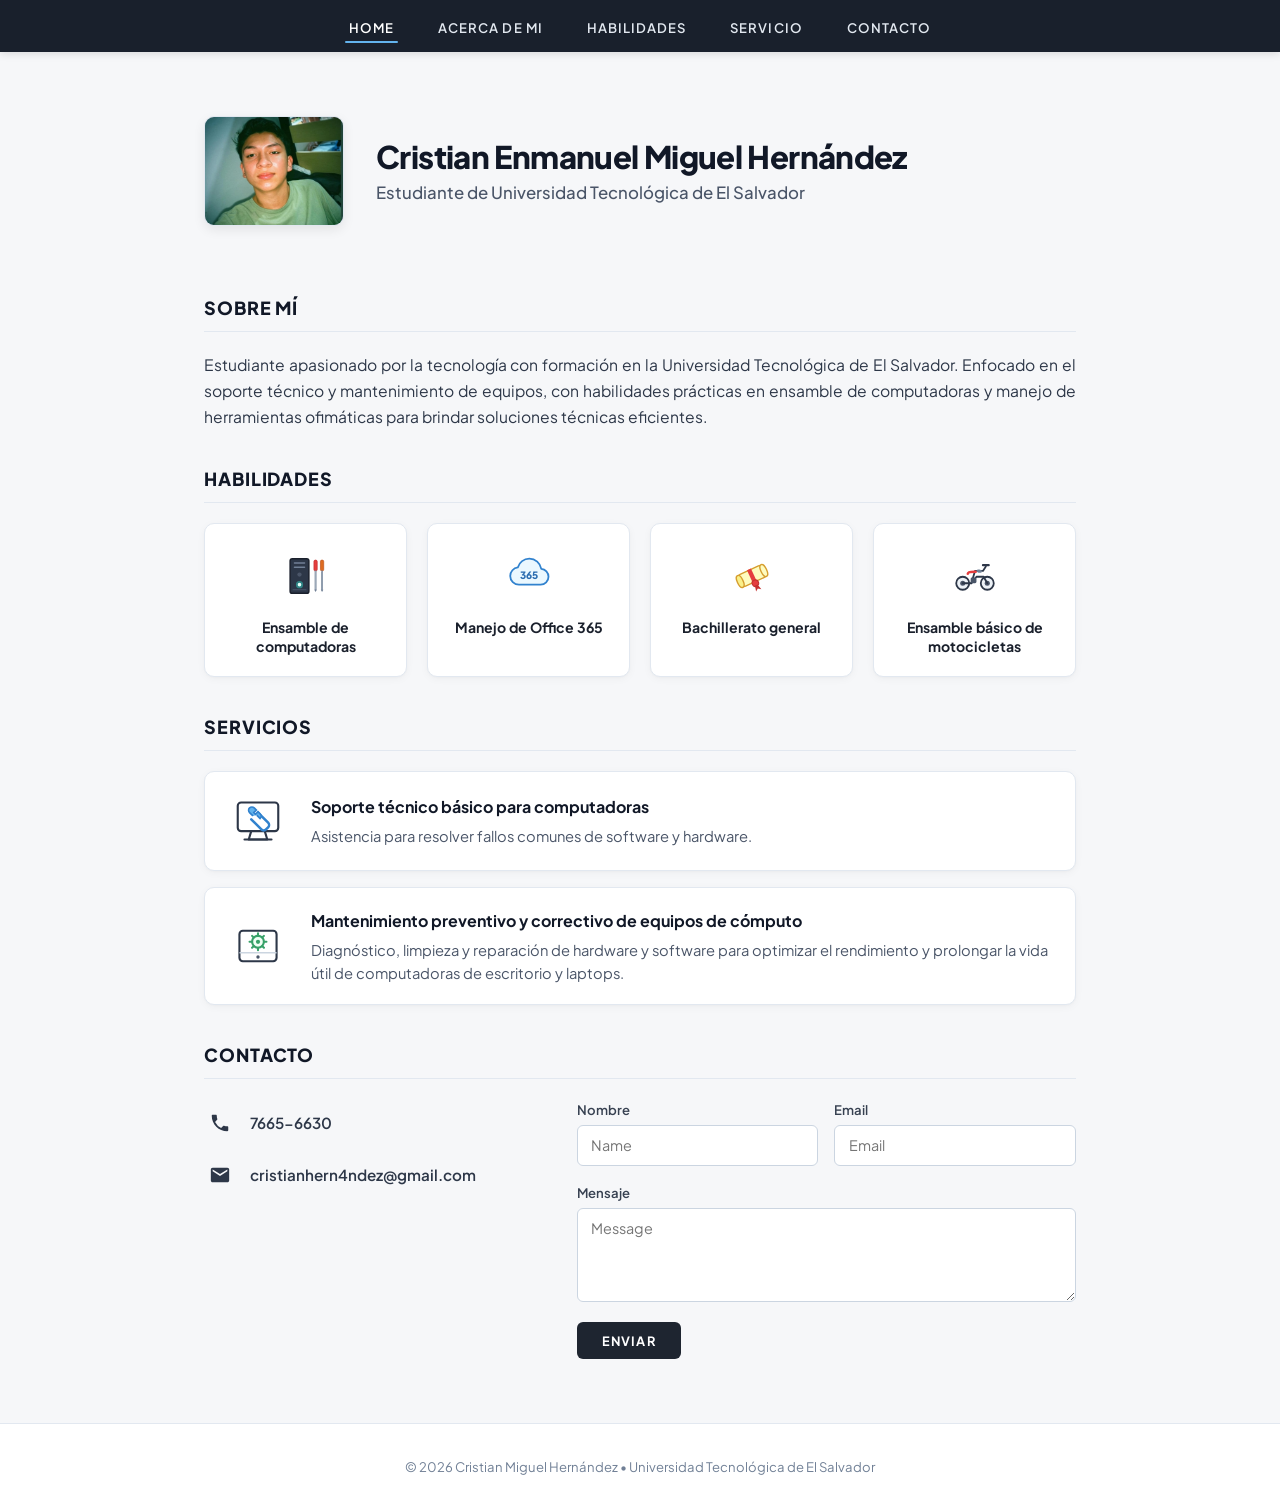
==== commit e3cdff6e: "Update index.html" ====
--- a/index.html
+++ b/index.html
@@ -41,7 +41,7 @@
         </div>
       </div>
       <div class="profile-info">
-        <h1 class="profile-name">Cristian Miguel Hernández</h1>
+        <h1 class="profile-name">Cristian Enmanuel Miguel Hernández</h1>
         <p class="profile-subtitle">Estudiante de Universidad Tecnológica de El Salvador</p>
       </div>
     </section>
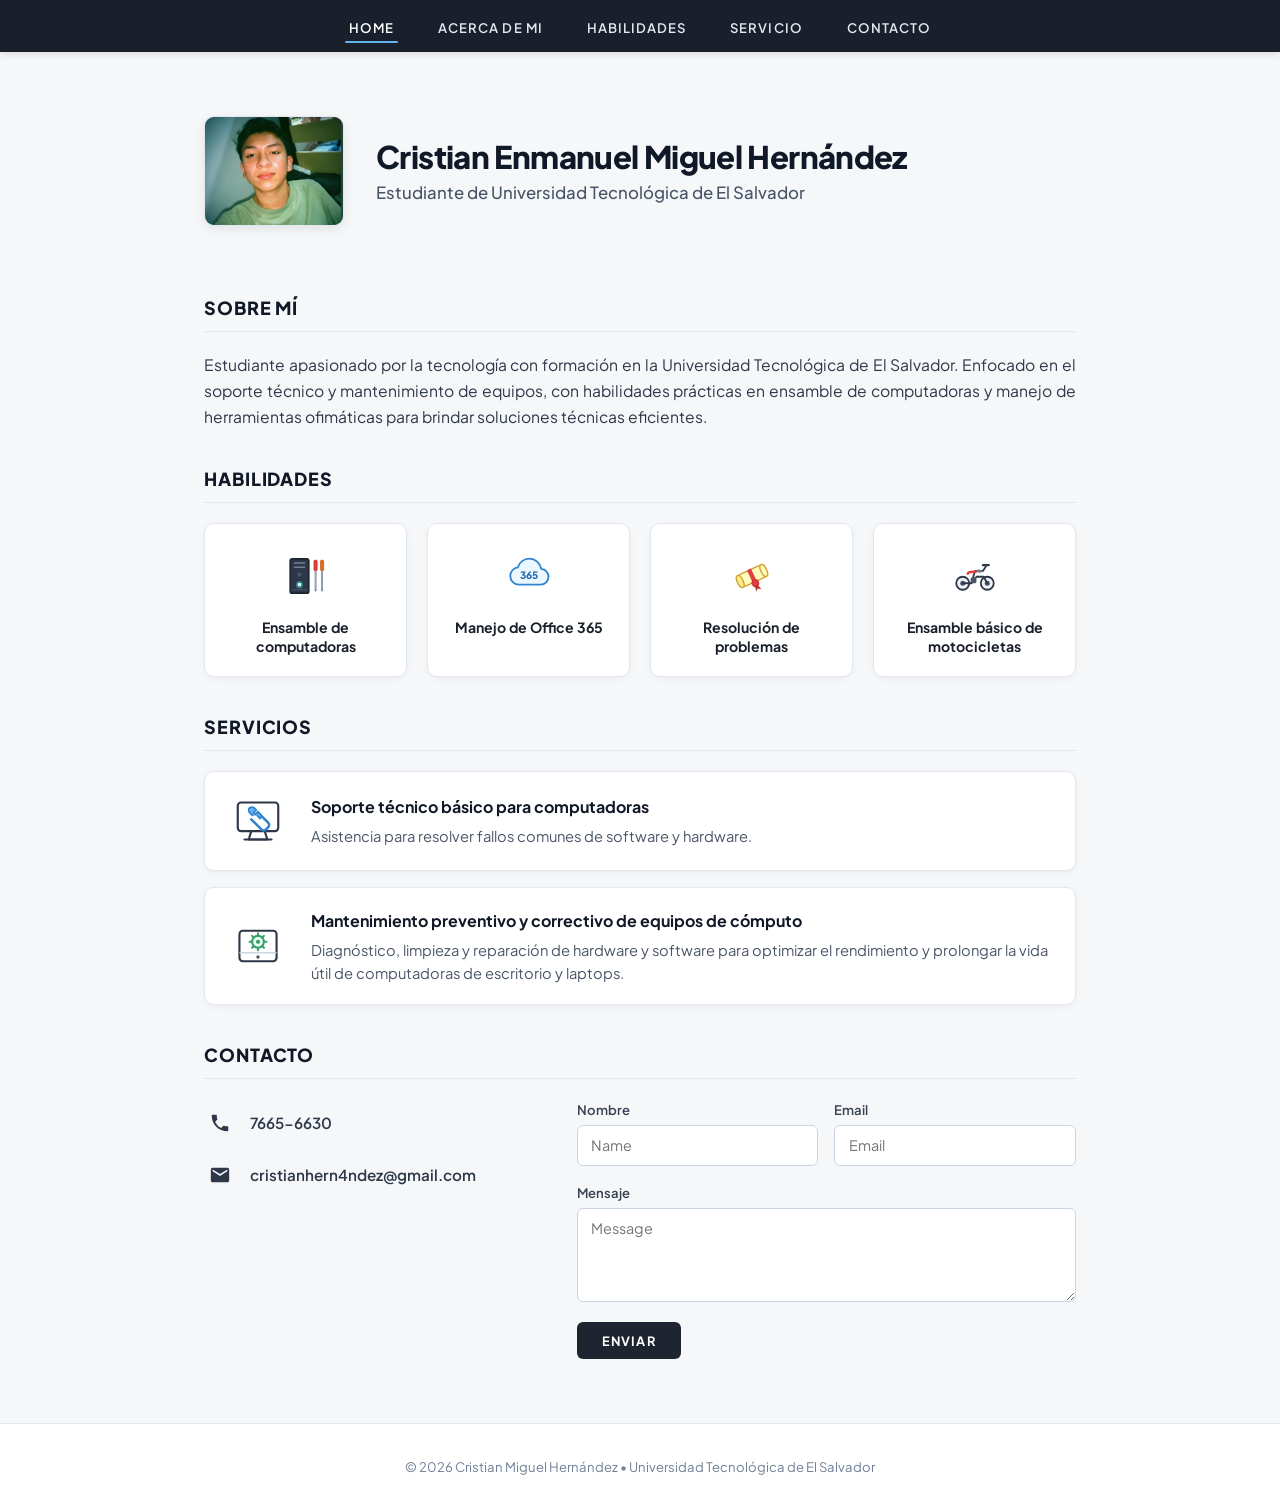
==== commit 437ce4ba: "Update index.html" ====
--- a/index.html
+++ b/index.html
@@ -125,7 +125,7 @@
               </g>
             </svg>
           </div>
-          <h3 class="skill-name">Bachillerato general</h3>
+          <h3 class="skill-name">Resolución de problemas</h3>
         </article>
 
         <!-- Habilidad 4: Ensamble básico de motocicletas -->
